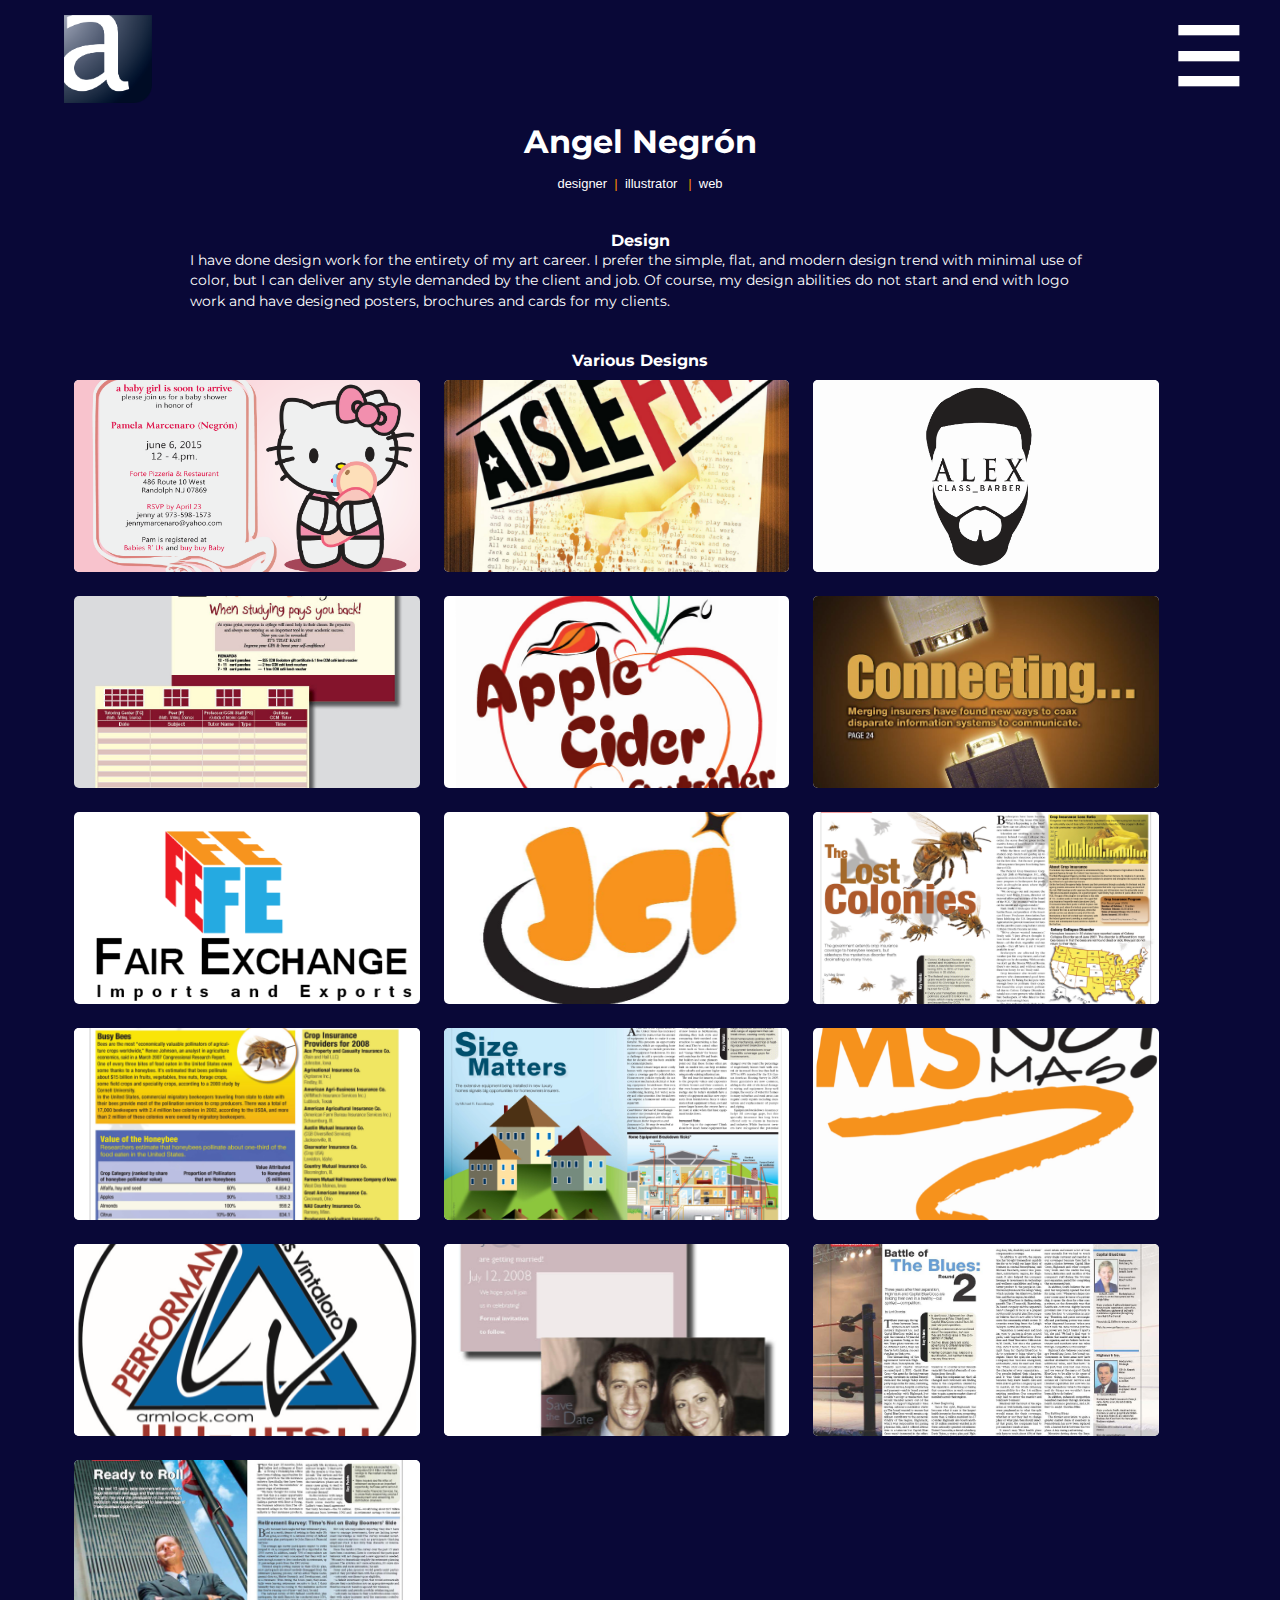
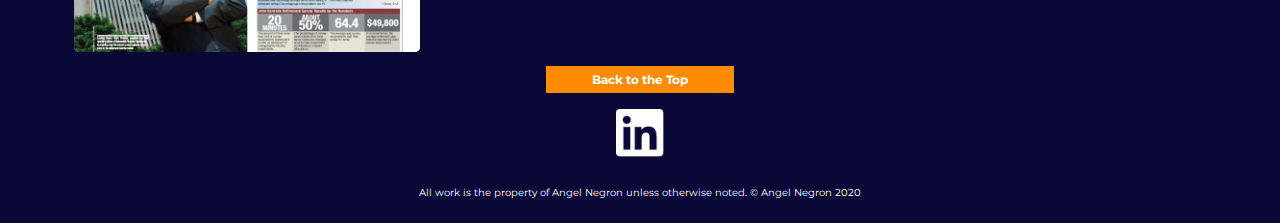
==== index.html @ a4a60bde "First commit of project 2" ====
<!DOCTYPE html>
<html lang="en">

	<head>

		<meta charset="utf-8">
		<title>Angel Negron - Project 1</title>
		<link rel="shortcut icon" href="images/favicon.ico">


		<meta name="viewport" content="width=device-width, initial-scale=1">

			<!--[if lt IE 9]>
				<script src="js/html5shiv-printshiv.min.js"></script>
			<![endif]-->

		<!-- FONTS -->
			<link href="https://fonts.googleapis.com/css?family=Montserrat:100,400,600&display=swap" rel="stylesheet">
		<!-- STYLES -->

		<!-- lightbox if needed -->
			<link href="lightbox/src/css/lightbox.css" rel="stylesheet" />
		<!--Slick if needed -->
			<link rel="stylesheet" href="slick/slick/slick.css"/>
		<!-- Normal CSS styles -->
		<link type="text/css" rel="stylesheet" href="styles.css" />

		<!--jQuery-->
			<script src="https://ajax.googleapis.com/ajax/libs/jquery/3.4.1/jquery.min.js"></script>

	</head>



	<body>
		<!-- HEADER SECTION -->
		<header>
			<img class="thelogo" src="images/angellogo.png" alt="Angel Negron Logo" >



			<nav class="menu">
				<ul>
					<li> <a href="index.html">Design</a> </li>
					<li> <a href="illustration.html">Illustration</a> </li>
					<li> <a href="about.html">About Me</a> </li>
					<li> <a href="contact.html">Contact</a> </li>
				</ul>
			</nav>

			<nav class="desktop-menu">
				<ul>
					<li> <a href="contact.html">Contact</a> </li>
					<li> <a href="about.html">About Me</a> </li>
					<li> <a href="illustration.html">Illustration</a> </li>
					<li> <a href="index.html">Design</a> </li>
				</ul>
			</nav>


			<a id="topofpage">	<h1>Angel Negrón</h1> </a>
				<p>designer<span class="orangeletter">&nbsp; |&nbsp; </span>illustrator <span class="orangeletter">&nbsp; |&nbsp; </span> web</p>

			<button class="hamburger">&#9776;</button>
	  	<button class="cross">&#735;</button>








		</header>

		<!-- MAIN CONTENT SECTION -->
		<main>
				<article>
					<h2>Design</h2>
								<p>I have done design work for the entirety of my art career. I prefer the simple, flat, and modern design trend with minimal use of color, but I can deliver any style demanded by the client and job. Of course, my design abilities do not start and end with logo work and have designed posters, brochures and cards for my clients.</p>
				</article>
				<section id="maincontainer">
					<h2>Various Designs</h2>
				<ul class="artwork">
					<li>
						<a href="images/hellokitty.png" data-lightbox="hellokitty" data-title="Hello Kitty Card Design.  Personal project. &nbsp; &nbsp;|&nbsp; &nbsp; Adobe Illustrator ">
	          		<img class="work" src="images/hellokitty.png" alt="hellokitty artwork"> </a>

					</li>
					<li>
							<a href="images/aislefive1.png" data-lightbox="aislefive" data-title="AileFive Design Project.  Version 1 &nbsp; &nbsp;|&nbsp; &nbsp; Adobe Illustrator, Photoshop ">
								<img class="work" src="images/aislefive1.png" alt="aislefive"></a>
					</li>
					<li>
						<a href="images/alexlogo.png" data-lightbox="alexlogo" data-title="Alex Class Barber Logo &nbsp; &nbsp;|&nbsp; &nbsp; Adobe Illustrator">
						<img class="work" src="images/alexlogo.png" alt="alex logo"></a>
					</li>
					<li>
						<a href="images/ccmrewards.jpg" data-lightbox="ccmrewards" data-title="CCM Rewards card &nbsp; &nbsp;|&nbsp; &nbsp; Adobe Illustrator">
						<img class="work" src="images/ccmrewards.jpg" alt="ccm rewards"></a>
					</li>
					<li>
						<a href="images/cider.png" data-lightbox="cider" data-title="Apple Cider Insider logo &nbsp; &nbsp;|&nbsp; &nbsp; Adobe Illustrator">
						<img class="work" src="images/cider.png" alt="apple cider"></a>
					</li>
					<li>
						<a href="images/cover.png" data-lightbox="cover" data-title="Best's Review Cover &nbsp; &nbsp;|&nbsp; &nbsp; Adobe Photoshop, InDesign">
						<img class="work" src="images/cover.png" alt="br cover"></a>
					</li>
					<li>
						<a href="images/fairexchange.png" data-lightbox="fairexchange" data-title="Fair Echange Logo &nbsp; &nbsp;|&nbsp; &nbsp; Adobe Illustrator">
						<img class="work" src="images/fairexchange.png" alt="fair exchange"></a>
					</li>
					<li>
						<a href="images/jci.png" data-lightbox="jci" data-title="JCI Logo &nbsp; &nbsp;|&nbsp; &nbsp; Adobe Illustrator">
						<img class="work" src="images/jci.png" alt="jci"></a>
					</li>
					<li>
						<a href="images/lostcolonies.png" data-lightbox="lostcolonies" data-title="Lost Colonies article &nbsp; &nbsp;|&nbsp; &nbsp; Adobe Photoshop, InDesign">
						<img class="work" src="images/lostcolonies.png" alt="lost colonies"></a>
					</li>
					<li>
						<a href="images/lostcolonies2.png" data-lightbox="lostcolonies" data-title="Lost Colonies article &nbsp; &nbsp;|&nbsp; &nbsp; Adobe Photoshop, InDesign">
						<img class="work" src="images/lostcolonies2.png" alt="lost colonies 2"></a>
					</li>
					<li>
						<a href="images/sizematters.png" data-lightbox="sizematters" data-title="Size matters, article.  Best's Review &nbsp; &nbsp;|&nbsp; &nbsp; Adobe Photoshop, Illustrator, InDesign">
						<img class="work" src="images/sizematters.png" alt="readytoroll"></a>
					</li>
					<li>
						<a href="images/msnomas.png" data-lightbox="msnomas" data-title="MS No Mas team logo &nbsp; &nbsp;|&nbsp; &nbsp; Adobe Illustrator">
						<img class="work" src="images/msnomas.png" alt="msnomas"></a>
					</li>
					<li>
						<a href="images/pjjlogo.png" data-lightbox="pjjlogo" data-title="PJJ school logo (former) &nbsp; &nbsp;|&nbsp; &nbsp; Adobe Illustrator">
						<img class="work" src="images/pjjlogo.png" alt="pjjlogo"></a>
					</li>
					<li>
						<a href="images/savedate.png" data-lightbox="vanessadate" data-title="Save the Date, JC & Vanessa &nbsp; &nbsp;|&nbsp; &nbsp; Adobe Photoshop, Illustrator, InDesign">
						<img class="work" src="images/savedate.png" alt="savethedate"></a>
					</li>
					<li>
						<a href="images/readytoroll2.png" data-lightbox="readytoroll" data-title="Battle of The Blues, article.  Best's Review &nbsp; &nbsp;|&nbsp; &nbsp; Adobe Photoshop, Illustrator, InDesign">
						<img class="work" src="images/readytoroll2.png" alt="battleblues"></a>
					</li>
					<li>
						<a href="images/readytoroll.png" data-lightbox="readytoroll" data-title="Battle of The Blues, article.  Best's Review &nbsp; &nbsp;|&nbsp; &nbsp; Adobe Photoshop, Illustrator, InDesign">
						<img class="work" src="images/readytoroll.png" alt="readytoroll"></a>
					</li>
				</ul>
			</section>
		</main>

		<!-- FOOTER AND ITS CONTENT SECTION -->
		<footer>
			 <a href="#topofpage"><h4 class="backbutton">Back to the Top</h4></a>
			<a href="https://www.linkedin.com/in/angel-negron-1637a189"> <img src="images/linkein.png" alt="LinkedIn icon"> </a>
			<p>All work is the property of Angel Negron unless otherwise noted. © Angel Negron 2020</p>
		</footer>
		<!--hamburger script -->
		<script src="js/javascript.js">	</script>
		<!--lightbox -->
		<script src="lightbox/src/js/lightbox.js"></script>

	</body>

</html>
---- styles.css ----
* {
	margin: 0;
	padding: 0;
	border: 0;
}

article, aside, details, figcaption, figure, footer, header, main, nav, section, summary {
    display:block;
}
/* font(s) that i'm using */
header {
	width: 90%;
	margin: 0	auto;
}

header p {
	font-family: 'Montserrat Thin', sans-serif;
	text-align: center;
	font-size: .81em;
	color:#ffffff;
}
body {
	font-family: 'Montserrat', sans-serif;
	background: #090837;
	margin: 0 auto;
	min-width: 320px;
	max-width: 1500px;
	padding-top: 15px;
}
	/* original color
	background-color: #334057;	*/
	/* I might like this one better */


main, h2 p, footer p  {
	color: #ffffff;
}
main p {
	font-size: .85em;
	line-height: 1.5em;
	margin-bottom: 20px;
}
h1 {
	color: #ffffff;
	font-size: 2em;
	text-align: center;
	margin: 15px auto;
}
h2 {
	margin-top: 40px;
	text-align: center;
	font-size: 1em;
}
ul li{
	list-style-type: none;
	}
ul li a {
	color: #ffffff;
	text-decoration: none;
}

figure {
	width: 100%;
	margin-bottom: 3em;
}
.orangeletter {
	color:#FF8B00;
}
.thelogo{
	width: 15%;
	clear: none;
	/* clear: both */;
	}
main, aside {
	margin: 0 auto;
	width:90%;
	display: block;
}
main h3, aside h3 {
	text-align: center;
}
article {
	max-width: 900px;
	margin: 0 auto;
}
footer {
	text-align: center;
	display: inline-block;
	width: 100%
	}
footer a {
	text-decoration: none;
}
footer p {
	font-size: .6em;
	margin: 2% auto;
	padding: 0 2em;
}
figure img{
	width: 100%;
}
figcaption p {
	text-align: center;
	color: #FF8B00;
}
.backbutton {
	font-family: 'Montserrat', sans-serif;
	border: 0;
	margin: 0 auto;
	background-color: #FF8B00;
	width: 15em;
	padding: .5em .3em;
	font-size: .75em;
	text-align: center;
	color: #ffffff;
	}
.backbutton:hover {
	background-color: #FF8B78;
}
.artwork li{
	display:inline-block;
}
.desktop-menu {
	display: none;
}

footer img {
	width: 3em;
	margin-top: 1em;
}

.work {
	background-color: #ffffff;
	border-radius: 5px;
	transition: 3.5s;
	box-shadow: 0 0 0px #23273D;
	filter: contrast(100%);
}

label {
		font-size: .9rem;
	  color: #ffffff;
    display: block;
    width: 100%;
		margin: 5px 0 5px 0;
		}
input {
	width: 100%;
	height: 1.4rem;
}
textarea {
	width: 100%;
	height: 4rem;
}
.buttons {
	width: 30%;
	margin: 10px 2.5% 0 0;
	background-color: #FF8B00;
	color: #ffffff;
	border-radius: 3px;
}


/*-----------------------Animation-----------------------------*/


.work:hover {
	border-radius: 15px;
  -webkit-box-shadow:0 15px 6px #00000A;
  -ms-box-shadow:0 15px 6px #00000A;
  -moz-box-shadow:0 15px 6px #00000A;
  box-shadow: 0 15px 6px #00000A;
  transition: .5s;
	filter: contrast(100%);
	filter: grayscale(0);
}


/* -------- Hamburger CSS Code
						https://codepen.io/g13nn/pen/eHGEF  ------------- */

.hamburger{
	background: inherit;
	    position: absolute;
	    top: 6px;
	    right: 0;
	    line-height: 35px;
	    padding: 5px 15px 0px 15px;
	    color: #ffffff;
	    border: 0;
	    font-size: 3em;
	    font-weight: bold;
	    cursor: pointer;
	    outline: none;
	    z-index: 10000000000000;
}
.cross{
  background:none;
  position:absolute;
  top:0px;
  right:0;
  padding:7px 15px 0px 15px;
  color:#999;
  border:0;
  font-size:3em;
  line-height:65px;
  font-weight:bold;
  cursor:pointer;
  outline:none;
  z-index:10000000000000;
}
.menu{z-index:1000000; font-weight:bold; font-size:0.8em; width:100%; background:#f1f1f1;  position:absolute; text-align:center; font-size:12px;}
.menu ul {margin: 0; padding: 0; list-style-type: none; list-style-image: none;}
.menu li {display: block;   padding:15px 0 15px 0; border-bottom:#dddddd 1px solid;}
.menu li:hover{display: block;    background:#ffffff; padding:15px 0 15px 0; border-bottom:#dddddd 1px solid;}
.menu ul li a { text-decoration:none;  margin: 0px; color:#666;}
.menu ul li a:hover {  color: #666; text-decoration:none;}
.menu a{text-decoration:none; color:#666;}
.menu a:hover{text-decoration:none; color:#666;}

.glyphicon-home{
  color:white;
  font-size:1.5em;
  margin-top:5px;
  margin:0 auto;
}

.edmisc {
	clear:both;
	width: 100%;
}
/* ------  Media Query 320px --------*/
@media (min-width:320px) {
	body {min-width: 320px;}
	.thelogo {
		width: 45px;
	}
	 .artwork li {
	 width: 100%;
		margin: 2% 0;
	 }
	 .work {
		 width: 100%;
		 height: 12em;
		 object-fit:cover;
	 }
	 .aboutimage	 {
		 width: 100%;
		  margin: 2% 0;
		}
		.about-bio {
			width: 100%;
		}
		main {
			margin:20px auto 0 auto;
			}
		aside {
			background-color: #334057;
			width: 84%;
			padding: 2%;
			max-width: 488px;
			min-width: 270px;
			clear:both;
		}
/* for popup menu */
.menu {
    z-index: 1000000;
    font-weight: bold;
    font-size: 0.8em;
    width: 71%;
    background: #1d1b8e;
    margin-bottom: -1%;
    position: absolute;
    text-align: center;
    font-size: 2em;
    color: white;
}

.menu li {
    display: block;
    padding: 16px 0 15px 0;
    border-bottom: #090837 7px solid;

}

.menu ul li a {
    text-decoration: none;
    margin: 0px;
    color: #ffffff;
}
}

/* ------  Media Query 550px --------*/
@media (min-width:550px) {
	.thelogo {
		width: 65px;
	}
	 .artwork li {
		 width: 45%;
		margin: 2% 2%;
	 }
	 .work {
		 width: 100%;
		 height: 12em;
		 object-fit:cover;
	 }
	 .hamburger {
		position: absolute;
		top: 35px;
		right: 20px;
		font-size: 5em;
	 }
	 .aboutimage	 {
		width: 40%;
		 margin: 2% 0;
		float:right;
		clear:right;
	 }
	 .edmisc {
		 clear: none;
	 }
	 .about-misc {
    clear: both;
    float: left;
    width: 50%;
		 }
	 .about-ed {
		 width: 55%;
     float: left;
	  }
	}

	aside {
		width: 30%;
		height: 30%;
		}

		/* ------  Media Query 1024px --------*/
	 @media (min-width:1024px) {
		 .thelogo {
			 width: 88px;
		 }
		 .artwork li {
	 		width: 30%;
	 		margin: 10px 10px;
	 	 }
	 	 .work {
	 		 width: 100%;
	 		 height: 12em;
	 		 object-fit:cover;
	 	 }
		 .hamburger {
			position: absolute;
    	top: 35px;
    	right: 20px;
    	font-size: 5em;
    }
		.edmisc {
			clear: left;
		}
		.about-misc {
			clear: none;
     float: left;
     width: 45%;
			}
		.about-ed {
			width: 40%;
			float: left;
		 }

	 }
	 /* ------  Media Query 1440px --------*/

	 @media (min-width:1440px) and (max-width:1920px) {
		 .work {
		 	border-radius: 5px;
		 	transition: 3.5s;
		 	box-shadow: 0 0 0px #23273D;
		 	filter: contrast(200%);
		 	filter: grayscale(70%);
		 }

		 header h1 {
			 clear: both;
		 }
		 .thelogo {
			 float: left;
			 width: 88px;
		 }
		 .artwork li {
	 		width: 23%;
	 		margin: 10px 10px;
	 	 }
	 	 .work {
	 		 width: 100%;
	 		 height: 12em;
	 		 object-fit:cover;
	 	 }
		 .hamburger {
			 display:none;
		 }
		 .desktop-menu {
			 margin: 63px 0 0 50%;
		    padding: 0;
		    display: inline-block;
		    float: right;
		/*	margin: 35px 0 0 62%;
    	padding: 0;
    	display: inline-block; */
		 }
			.desktop-menu ul li {
				list-style-type: none;
		    display: inline-block;
		    float: right;
			}
			.desktop-menu ul li a {
				font-size: 1em;
				margin: 0 20px;
				float: right;
				color: #FF8B00
			}
			.desktop-menu ul li a:hover {
				color: #FFFFFF;
				font-family: 'Montserrat SemiBold', sans-serif;
			}

			.backbutton {
				font-family: 'Montserrat', sans-serif;
    		margin: 1em auto;
		    width: 15em;
		    font-size: 1em;
			}
			.edmisc {
				clear:none;
			}
			.about-ed, .about-misc {
				float:left;
				width: 30%

			}
			.aboutimage {
				max-width: 30%
			}
}
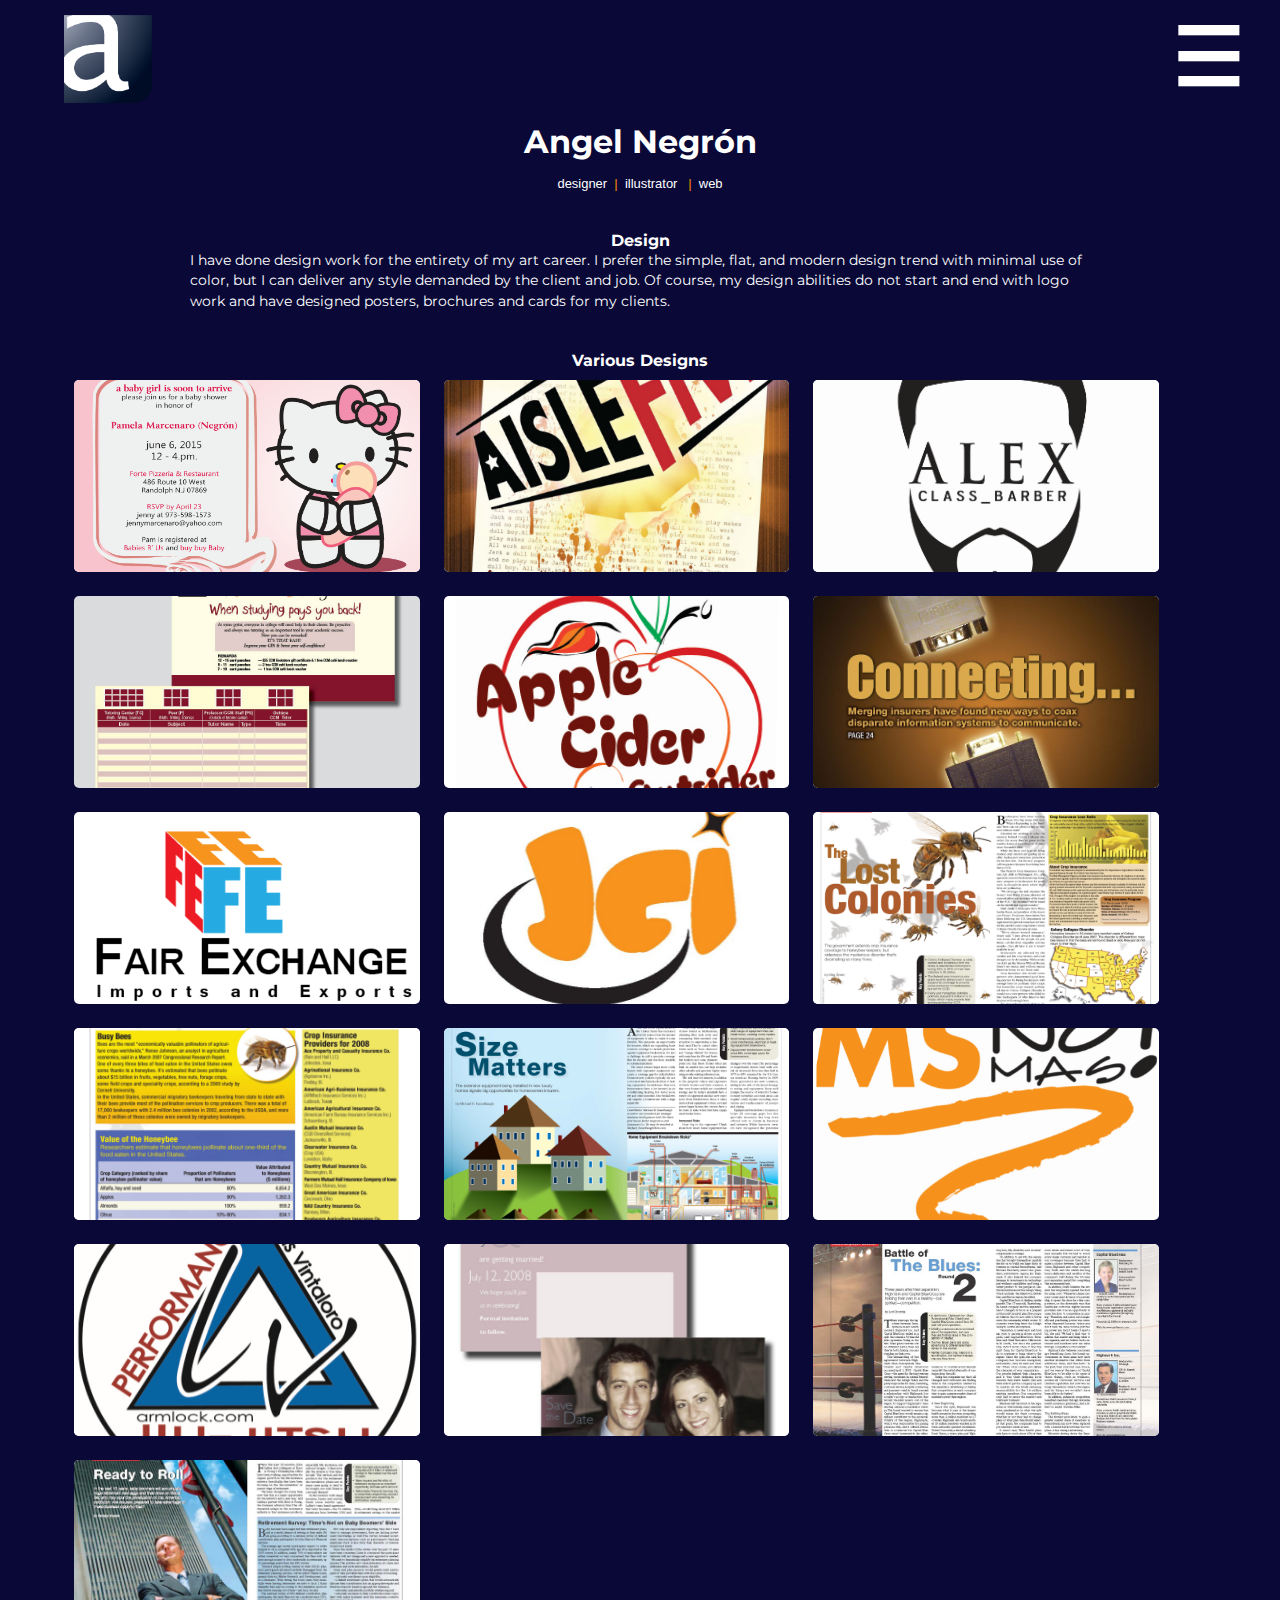
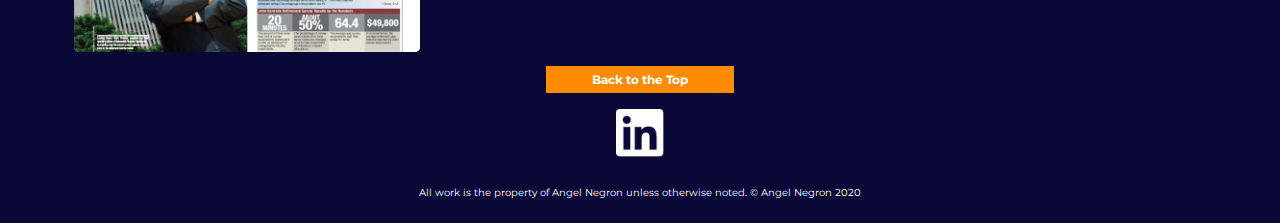
==== commit 8a00f794: "Test message" ====
--- a/index.html
+++ b/index.html
@@ -1,10 +1,11 @@
 <!DOCTYPE html>
 <html lang="en">
+
 
 	<head>
 
 		<meta charset="utf-8">
-		<title>Angel Negron - Project 1</title>
+		<title>Angel Negron - General Designs</title>
 		<link rel="shortcut icon" href="images/favicon.ico">
 
 
